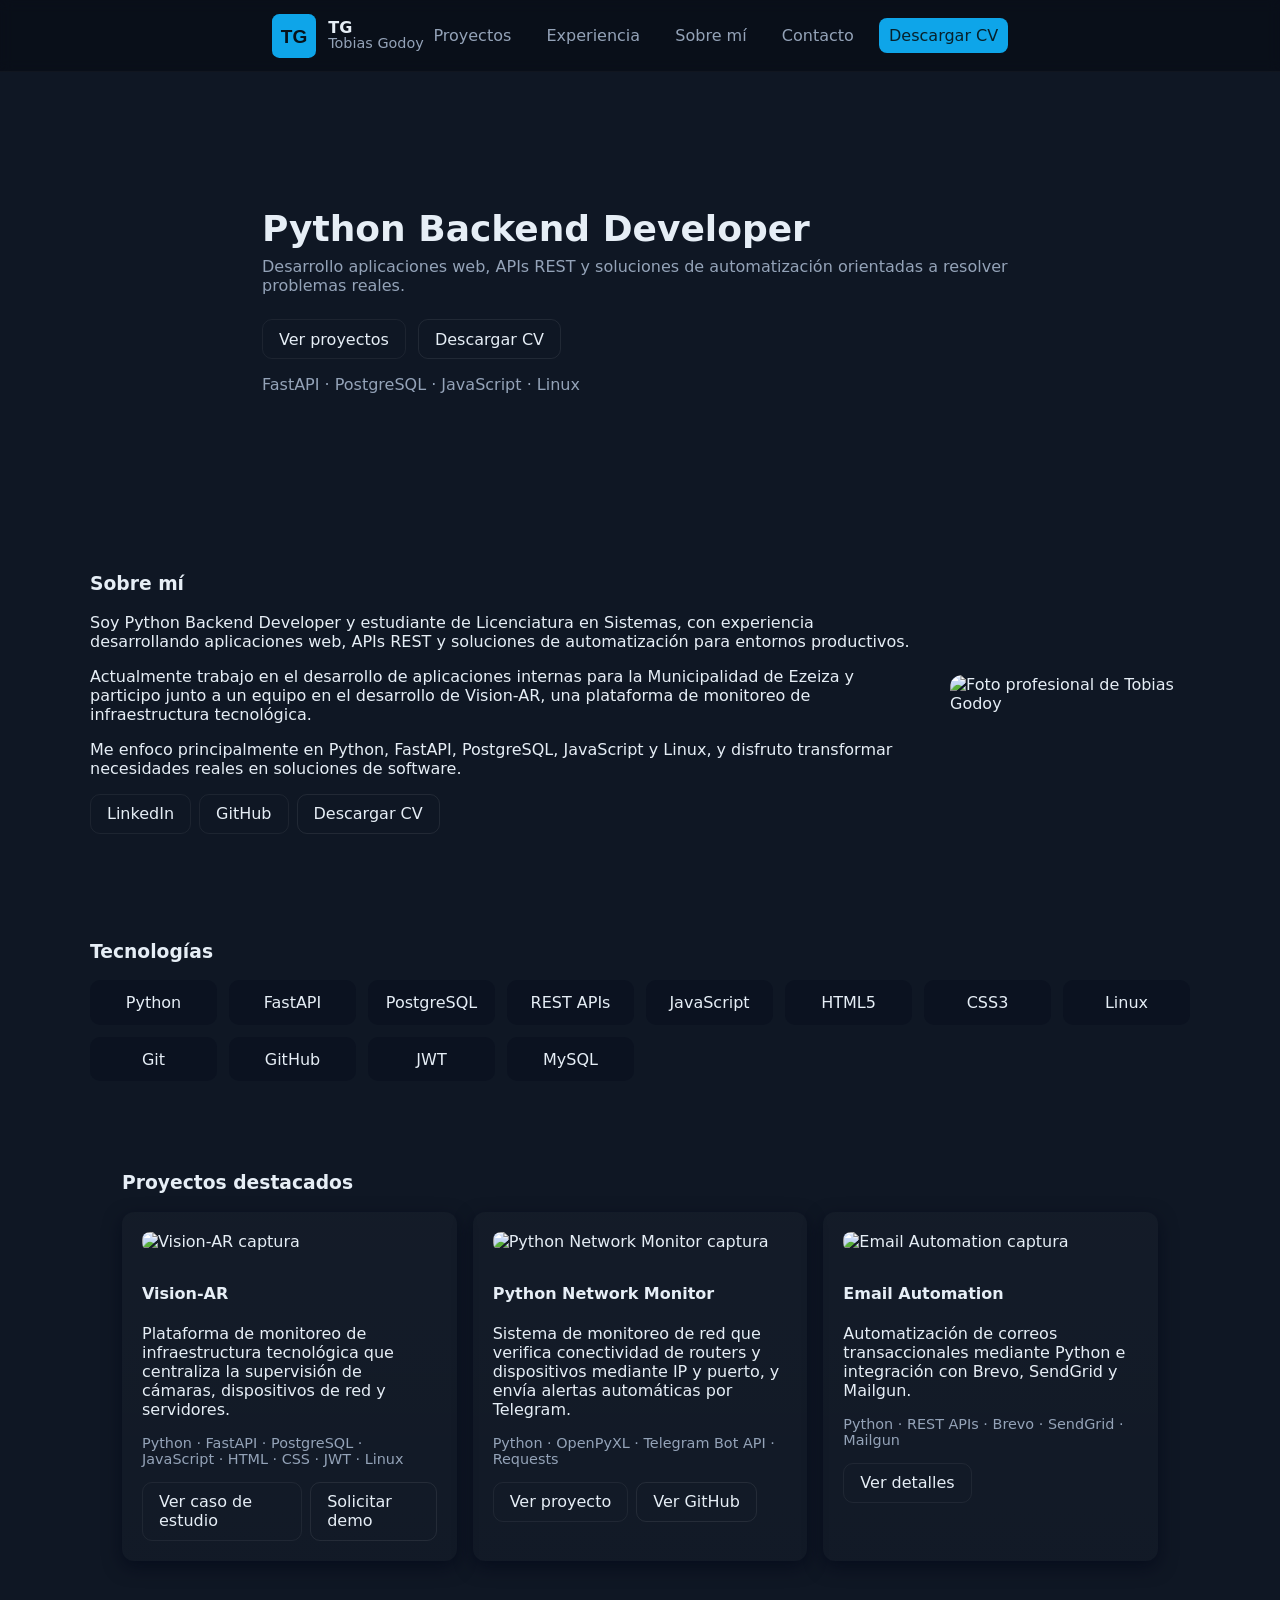
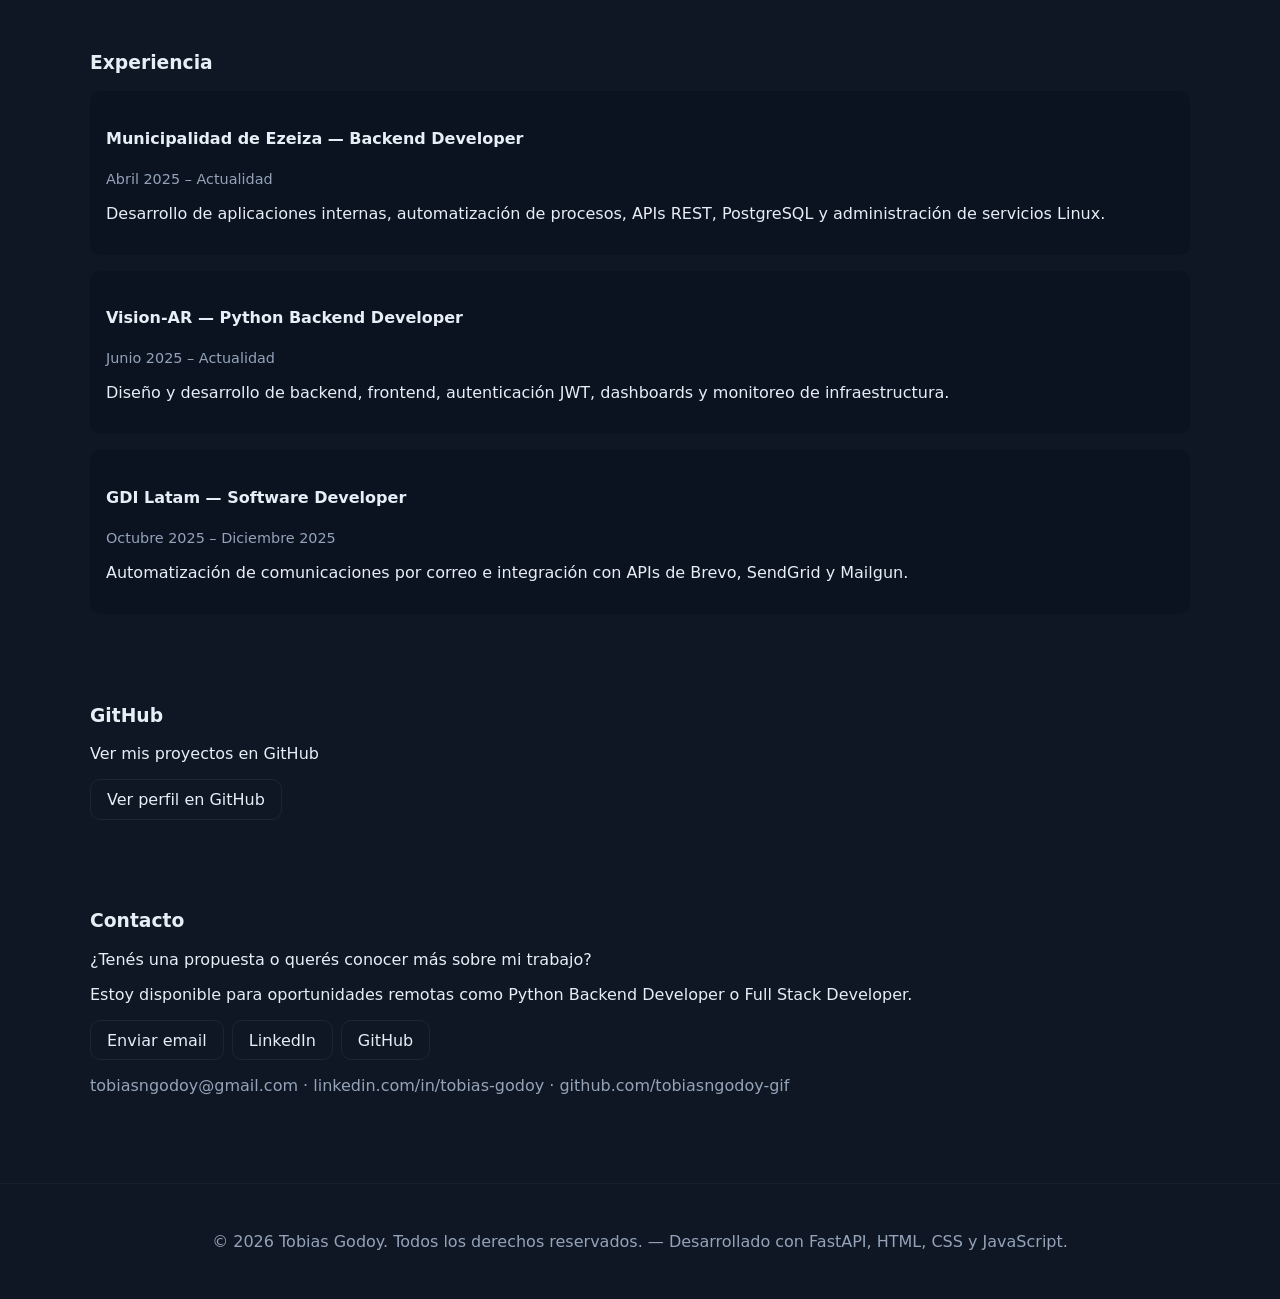
==== templates/index.html @ bdee5968 "Initial commit: portfolio site" ====
<!doctype html>
<html lang="es">
<head>
  <meta charset="utf-8">
  <meta name="viewport" content="width=device-width, initial-scale=1.0">
  <title>Tobias Godoy | Python Backend Developer</title>
  <meta name="description" content="Portfolio profesional de Tobias Godoy, Python Backend Developer especializado en FastAPI, PostgreSQL, APIs REST y automatización.">
  <meta name="author" content="Tobias Godoy">
  <meta property="og:title" content="Tobias Godoy | Python Backend Developer">
  <meta property="og:description" content="Portfolio profesional de Tobias Godoy, Python Backend Developer especializado en FastAPI, PostgreSQL, APIs REST y automatización.">
  <meta property="og:type" content="website">
  <meta property="og:image" content="/assets/logo/logo.svg">
  <link rel="icon" href="/assets/logo/logo.svg">

  <link rel="stylesheet" href="/css/variables.css">
  <link rel="stylesheet" href="/css/style.css">
  <link rel="stylesheet" href="/css/animations.css">
</head>
<body>
  <header class="site-header" id="site-header">
    <div class="container header-inner">
      <div class="brand">
        <a href="#hero" class="brand-link">
          <img src="/assets/logo/logo.svg" alt="TG - Tobias Godoy" class="logo">
          <div class="brand-text">
            <span class="initials">TG</span>
            <span class="name">Tobias Godoy</span>
          </div>
        </a>
      </div>

      <nav class="main-nav" id="main-nav">
        <a href="#proyectos">Proyectos</a>
        <a href="#experiencia">Experiencia</a>
        <a href="#sobre-mi">Sobre mí</a>
        <a href="#contacto">Contacto</a>
        <a class="btn primary" href="/assets/Tobias_Godoy_CV.pdf" target="_blank">Descargar CV</a>
      </nav>

      <button id="nav-toggle" class="nav-toggle" aria-label="Abrir menú">
        <span></span><span></span><span></span>
      </button>
    </div>
  </header>

  <main>
    <section id="hero" class="hero">
      <div class="container hero-inner">
        <h2 class="fade-in">Python Backend Developer</h2>
        <p class="lead fade-in delay-1">Desarrollo aplicaciones web, APIs REST y soluciones de automatización orientadas a resolver problemas reales.</p>

        <div class="hero-actions fade-in delay-2">
          <a class="btn" href="#proyectos">Ver proyectos</a>
          <a class="btn outline" href="/assets/Tobias_Godoy_CV.pdf" target="_blank">Descargar CV</a>
        </div>

        <p class="tech-line fade-in delay-3">FastAPI · PostgreSQL · JavaScript · Linux</p>
      </div>
    </section>

    <section id="sobre-mi" class="container about">
      <div class="about-grid">
        <div class="about-content">
          <h3>Sobre mí</h3>
          <p>Soy Python Backend Developer y estudiante de Licenciatura en Sistemas, con experiencia desarrollando aplicaciones web, APIs REST y soluciones de automatización para entornos productivos.</p>
          <p>Actualmente trabajo en el desarrollo de aplicaciones internas para la Municipalidad de Ezeiza y participo junto a un equipo en el desarrollo de Vision-AR, una plataforma de monitoreo de infraestructura tecnológica.</p>
          <p>Me enfoco principalmente en Python, FastAPI, PostgreSQL, JavaScript y Linux, y disfruto transformar necesidades reales en soluciones de software.</p>

          <div class="about-actions">
            <a class="btn" href="https://www.linkedin.com/in/tobias-godoy" target="_blank">LinkedIn</a>
            <a class="btn" href="https://github.com/tobiasngodoy-gif" target="_blank">GitHub</a>
            <a class="btn outline" href="/assets/Tobias_Godoy_CV.pdf" target="_blank">Descargar CV</a>
          </div>
        </div>

        <aside class="about-photo">
          <img src="/assets/logo/avatar-placeholder.png" alt="Foto profesional de Tobias Godoy">
        </aside>
      </div>
    </section>

    <section id="tecnologias" class="container technologies">
      <h3>Tecnologías</h3>
      <div class="tech-grid">
        <div class="tech-card">Python</div>
        <div class="tech-card">FastAPI</div>
        <div class="tech-card">PostgreSQL</div>
        <div class="tech-card">REST APIs</div>
        <div class="tech-card">JavaScript</div>
        <div class="tech-card">HTML5</div>
        <div class="tech-card">CSS3</div>
        <div class="tech-card">Linux</div>
        <div class="tech-card">Git</div>
        <div class="tech-card">GitHub</div>
        <div class="tech-card">JWT</div>
        <div class="tech-card">MySQL</div>
      </div>
    </section>

    <section id="proyectos" class="container projects">
      <h3>Proyectos destacados</h3>
      <div class="grid">
        <article class="card project-card">
          <img src="/assets/logo/vision-ar.png" alt="Vision-AR captura" class="project-image">
          <h4>Vision-AR</h4>
          <p>Plataforma de monitoreo de infraestructura tecnológica que centraliza la supervisión de cámaras, dispositivos de red y servidores.</p>
          <p class="meta">Python · FastAPI · PostgreSQL · JavaScript · HTML · CSS · JWT · Linux</p>
          <div class="card-actions">
            <a class="btn" href="#">Ver caso de estudio</a>
            <a class="btn outline" href="#">Solicitar demo</a>
          </div>
        </article>

        <article class="card project-card">
          <img src="/assets/logo/python-network-monitor.png" alt="Python Network Monitor captura" class="project-image">
          <h4>Python Network Monitor</h4>
          <p>Sistema de monitoreo de red que verifica conectividad de routers y dispositivos mediante IP y puerto, y envía alertas automáticas por Telegram.</p>
          <p class="meta">Python · OpenPyXL · Telegram Bot API · Requests</p>
          <div class="card-actions">
            <a class="btn" href="#">Ver proyecto</a>
            <a class="btn outline" href="https://github.com/tobiasngodoy-gif" target="_blank">Ver GitHub</a>
          </div>
        </article>

        <article class="card project-card">
          <img src="/assets/logo/email-automation.png" alt="Email Automation captura" class="project-image">
          <h4>Email Automation</h4>
          <p>Automatización de correos transaccionales mediante Python e integración con Brevo, SendGrid y Mailgun.</p>
          <p class="meta">Python · REST APIs · Brevo · SendGrid · Mailgun</p>
          <div class="card-actions">
            <a class="btn" href="#">Ver detalles</a>
          </div>
        </article>
      </div>
    </section>

    <section id="experiencia" class="container experience">
      <h3>Experiencia</h3>
      <div class="timeline">
        <div class="timeline-item">
          <h4>Municipalidad de Ezeiza — Backend Developer</h4>
          <span class="period">Abril 2025 – Actualidad</span>
          <p>Desarrollo de aplicaciones internas, automatización de procesos, APIs REST, PostgreSQL y administración de servicios Linux.</p>
        </div>

        <div class="timeline-item">
          <h4>Vision-AR — Python Backend Developer</h4>
          <span class="period">Junio 2025 – Actualidad</span>
          <p>Diseño y desarrollo de backend, frontend, autenticación JWT, dashboards y monitoreo de infraestructura.</p>
        </div>

        <div class="timeline-item">
          <h4>GDI Latam — Software Developer</h4>
          <span class="period">Octubre 2025 – Diciembre 2025</span>
          <p>Automatización de comunicaciones por correo e integración con APIs de Brevo, SendGrid y Mailgun.</p>
        </div>
      </div>
    </section>

    <section id="github" class="container github-section">
      <h3>GitHub</h3>
      <p>Ver mis proyectos en GitHub</p>
      <a class="btn" href="https://github.com/tobiasngodoy-gif" target="_blank">Ver perfil en GitHub</a>
    </section>

    <section id="contacto" class="container contact">
      <h3>Contacto</h3>
      <p>¿Tenés una propuesta o querés conocer más sobre mi trabajo?</p>
      <p>Estoy disponible para oportunidades remotas como Python Backend Developer o Full Stack Developer.</p>

      <div class="contact-actions">
        <a class="btn" href="mailto:tobiasngodoy@gmail.com">Enviar email</a>
        <a class="btn" href="https://www.linkedin.com/in/tobias-godoy" target="_blank">LinkedIn</a>
        <a class="btn" href="https://github.com/tobiasngodoy-gif" target="_blank">GitHub</a>
      </div>

      <p class="contact-data">tobiasngodoy@gmail.com · linkedin.com/in/tobias-godoy · github.com/tobiasngodoy-gif</p>
    </section>
  </main>

  <footer class="site-footer">
    <div class="container">© 2026 Tobias Godoy. Todos los derechos reservados. — Desarrollado con FastAPI, HTML, CSS y JavaScript.</div>
  </footer>

  <script src="/js/app.js"></script>
</body>
</html>
---- css/variables.css ----
:root {
  --bg: #0f1724;
  --card: #0b1220;
  --muted: #94a3b8;
  --accent: #0ea5e9; /* azul principal */
  --text: #e6eef6;
  --radius: 12px;
  --container-width: 1100px;
  --header-height: 72px;
}

* { box-sizing: border-box; }
html,body{ height:100%; }
body { background: var(--bg); color:var(--text); font-family: Inter, system-ui, Arial, sans-serif; margin:0; -webkit-font-smoothing:antialiased; }

/* Import Inter desde Google Fonts cuando no esté instalada */
@import url('https://fonts.googleapis.com/css2?family=Inter:wght@300;400;600;700;800&display=swap');
---- css/style.css ----
@import 'variables.css';

.container{ max-width:var(--container-width); margin:0 auto; padding:2rem; }

/* Header */
.site-header{ position:sticky; top:0; z-index:40; backdrop-filter: blur(6px); background: rgba(6,10,18,0.55); height:var(--header-height); display:flex; align-items:center; border-bottom:1px solid rgba(255,255,255,0.03); }
.header-inner{ display:flex; align-items:center; justify-content:space-between; }
.brand{ display:flex; align-items:center; gap:0.75rem; }
.brand-link{ display:flex; align-items:center; gap:0.75rem; text-decoration:none; color:var(--text); }
.logo{ width:44px; height:44px; }
.brand-text{ display:flex; flex-direction:column; line-height:1; }
.initials{ font-weight:800; }
.name{ font-size:0.9rem; color:var(--muted); }

.main-nav{ display:flex; align-items:center; gap:1rem; }
.main-nav a{ color:var(--muted); text-decoration:none; padding:0.5rem 0.6rem; border-radius:8px; }
.main-nav a:hover{ color:var(--text); background:rgba(255,255,255,0.02); }

.nav-toggle{ display:none; background:transparent; border:0; width:44px; height:44px; align-items:center; justify-content:center; }
.nav-toggle span{ display:block; height:2px; background:var(--text); margin:5px 0; width:22px; border-radius:2px; }

/* Buttons */
.btn{ display:inline-block; padding:0.6rem 1rem; border-radius:10px; background:transparent; color:var(--text); border:1px solid rgba(255,255,255,0.06); text-decoration:none; }
.btn.primary{ background:var(--accent); color:#07212b; border:none; }
.btn.outline{ background:transparent; border:1px solid rgba(255,255,255,0.08); }

/* Hero */
.hero{ padding:6.5rem 0 4rem; text-align:left; }
.hero-inner{ max-width:820px; }
.hero h2{ font-size:2.25rem; margin:0 0 0.5rem 0; }
.lead{ color:var(--muted); margin:0 0 1.5rem 0; }
.hero-actions{ display:flex; gap:0.75rem; margin-top:1rem; }
.tech-line{ color:var(--muted); margin-top:1rem; }

/* About */
.about{ padding:3rem 0; }
.about-grid{ display:grid; grid-template-columns:1fr 240px; gap:2rem; align-items:center; }
.about-photo img{ width:220px; height:220px; object-fit:cover; border-radius:12px; }
.about-actions{ display:flex; gap:0.5rem; margin-top:1rem; }

/* Technologies */
.technologies{ padding:2.5rem 0; }
.tech-grid{ display:grid; grid-template-columns:repeat(auto-fit,minmax(120px,1fr)); gap:0.75rem; }
.tech-card{ background:var(--card); padding:0.8rem; border-radius:10px; text-align:center; transition:transform .18s ease, box-shadow .18s ease; cursor:default; }
.tech-card:hover{ transform:translateY(-6px); box-shadow:0 10px 30px rgba(2,6,23,0.6); }

/* Projects */
.projects .grid{ display:grid; grid-template-columns:repeat(auto-fit,minmax(280px,1fr)); gap:1rem; }
.card{ background:linear-gradient(180deg, rgba(255,255,255,0.02), rgba(255,255,255,0.01)); padding:1.25rem; border-radius:var(--radius); box-shadow:0 6px 18px rgba(2,6,23,0.6); }
.project-image{ width:100%; height:140px; object-fit:cover; border-radius:8px; margin-bottom:0.75rem; }
.project-card .meta{ color:var(--muted); font-size:0.9rem; margin-top:0.5rem; }
.card-actions{ display:flex; gap:0.5rem; margin-top:0.75rem; }

/* Experience timeline */
.experience{ padding:2.5rem 0; }
.timeline{ display:flex; flex-direction:column; gap:1rem; }
.timeline-item{ background:var(--card); padding:1rem; border-radius:10px; }
.timeline-item .period{ color:var(--muted); font-size:0.9rem; }

/* GitHub */
.github-section{ padding:2rem 0; }

/* Contact */
.contact{ padding:2.5rem 0; }
.contact-actions{ display:flex; gap:0.5rem; margin-top:1rem; }
.contact-data{ color:var(--muted); margin-top:1rem; }

.site-footer{ border-top:1px solid rgba(255,255,255,0.03); padding:1rem 0; text-align:center; color:var(--muted); margin-top:2rem; }

/* Responsive */
@media (max-width:900px){ .about-grid{ grid-template-columns:1fr; } .about-photo{ justify-self:center; } }
@media (max-width:700px){ .container{ padding:1rem; } .hero h2{ font-size:1.6rem; } .main-nav{ display:none; } .nav-toggle{ display:flex; }
	.site-header{ height:auto; padding:0.5rem 0; }
	.nav-open .main-nav{ display:flex; position:absolute; top:var(--header-height); right:0; background:rgba(6,10,18,0.95); flex-direction:column; gap:0; padding:1rem; border-radius:8px; }
	.nav-open .main-nav a{ padding:0.75rem 1rem; }
}
---- css/animations.css ----
.fade-in{ opacity:0; transform:translateY(8px); animation:fadeIn 700ms forwards; }
.fade-in.delay-1{ animation-delay:200ms; }

@keyframes fadeIn{
  to{ opacity:1; transform:none; }
}

/* Small stagger helpers */
.delay-2{ animation-delay:360ms; }
.delay-3{ animation-delay:520ms; }
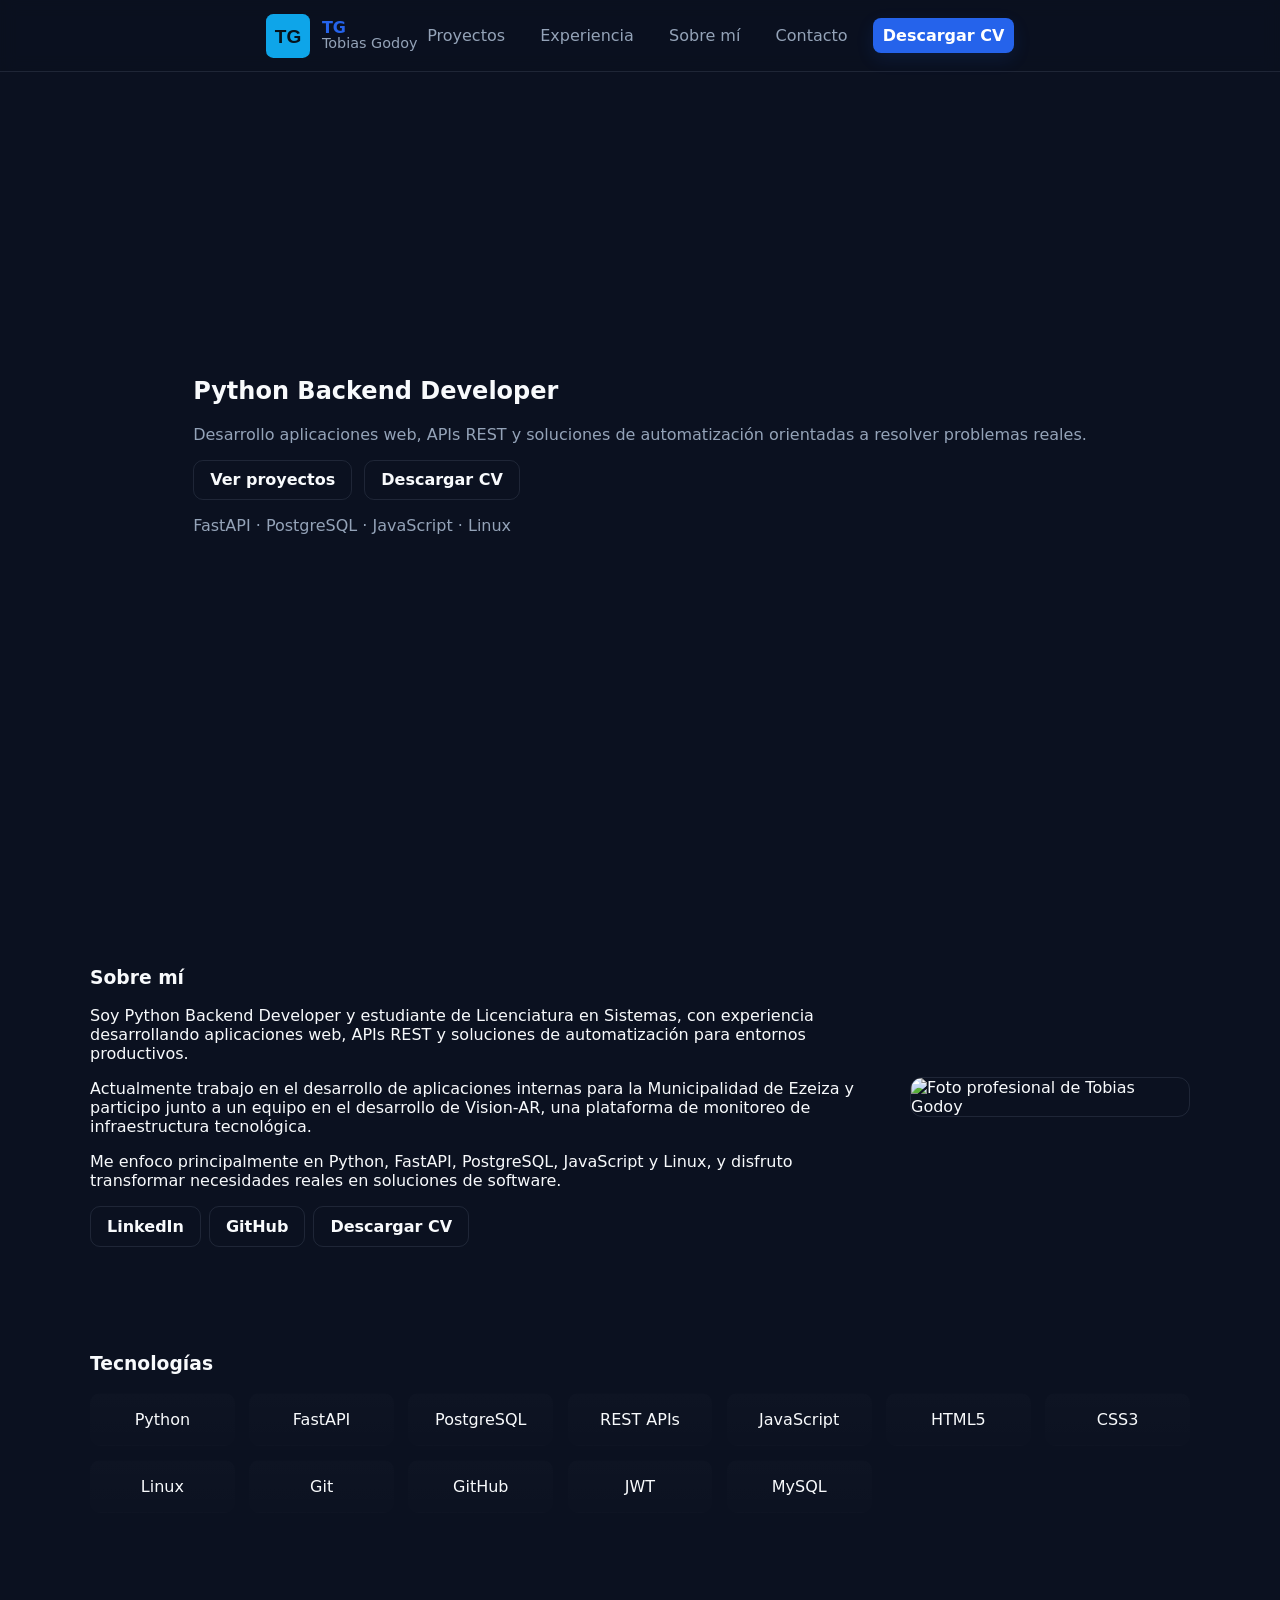
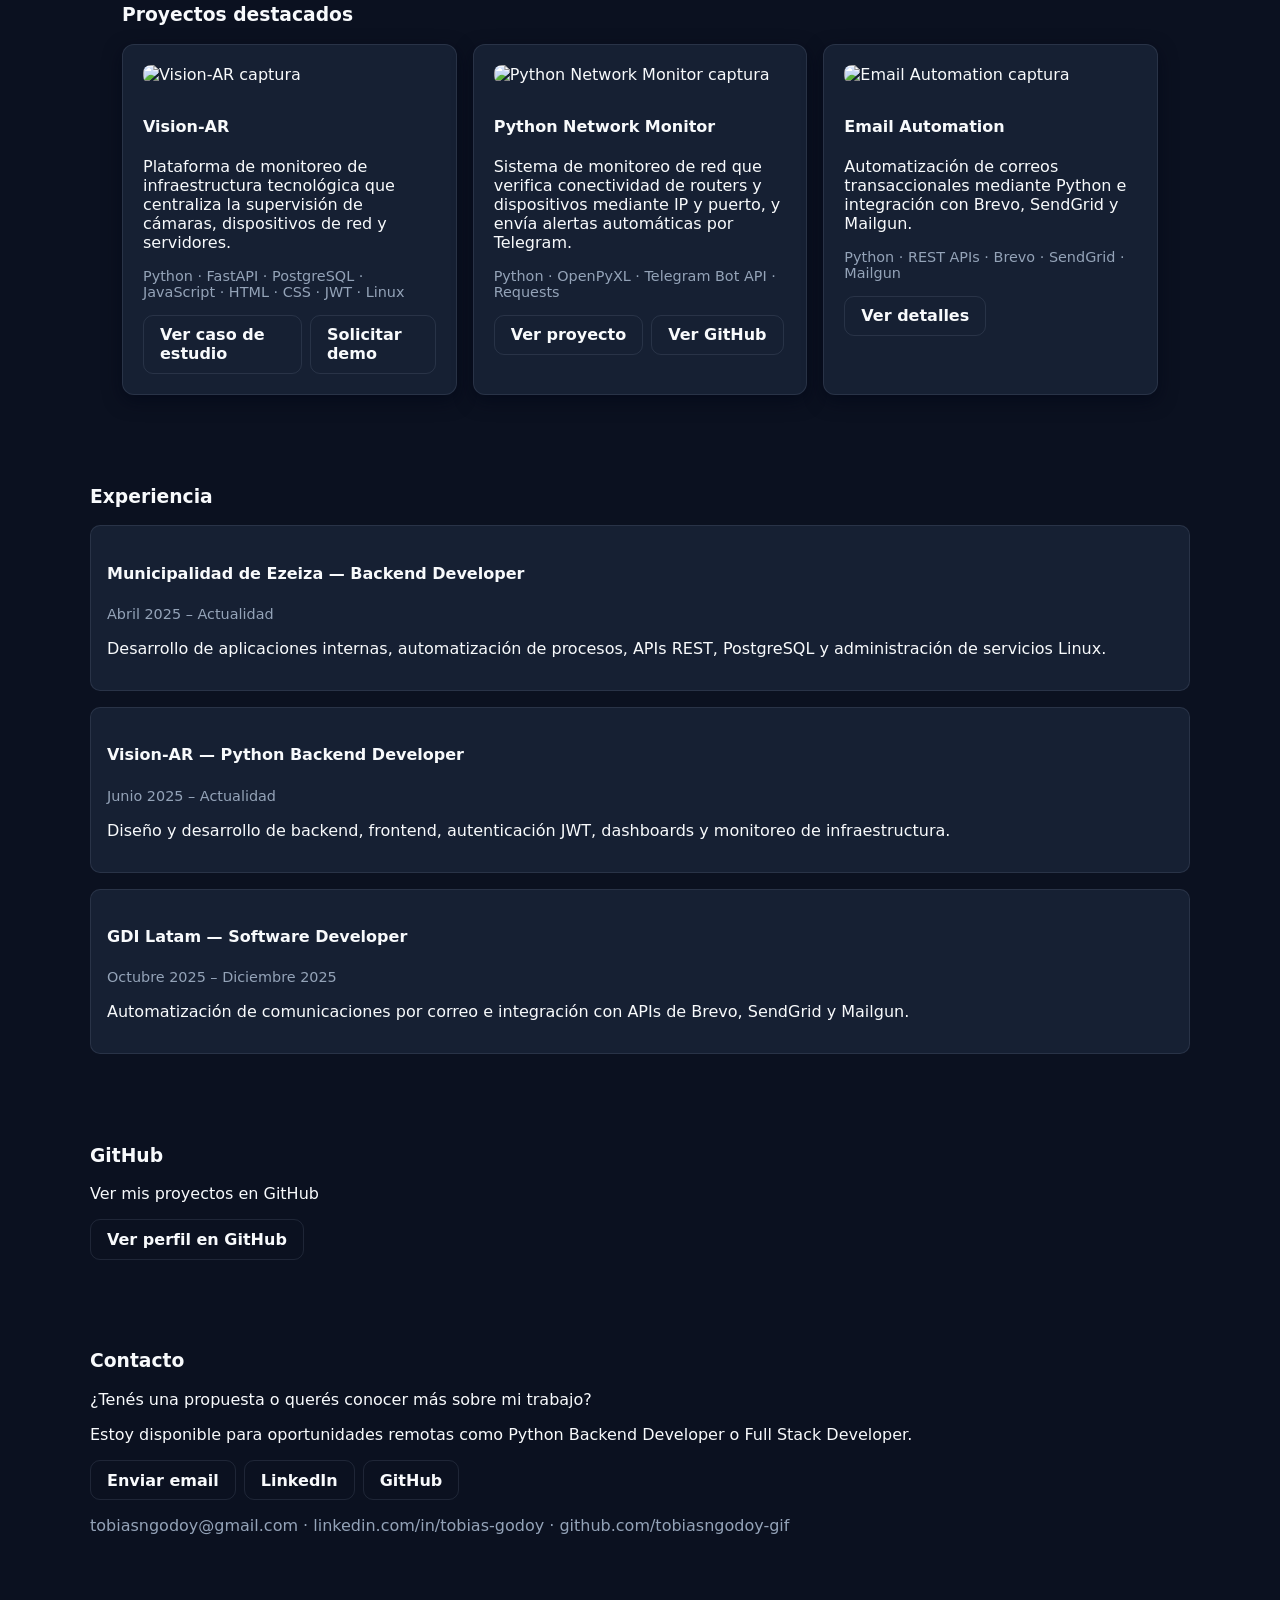
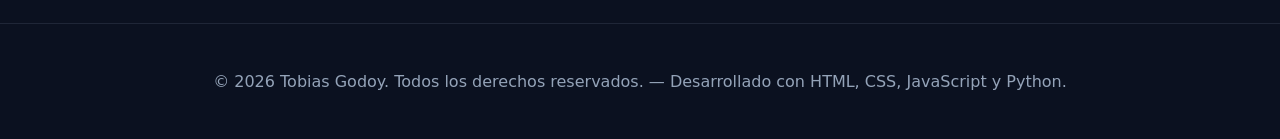
==== commit 6dff6b22: "Prepare static site for Netlify: root index, assets/cv, icons, images, responsive CSS, netlify.toml," ====
--- a/templates/index.html
+++ b/templates/index.html
@@ -9,7 +9,7 @@
   <meta property="og:title" content="Tobias Godoy | Python Backend Developer">
   <meta property="og:description" content="Portfolio profesional de Tobias Godoy, Python Backend Developer especializado en FastAPI, PostgreSQL, APIs REST y automatización.">
   <meta property="og:type" content="website">
-  <meta property="og:image" content="/assets/logo/logo.svg">
+  <meta property="og:image" content="/assets/og/portfolio-preview.png">
   <link rel="icon" href="/assets/logo/logo.svg">
 
   <link rel="stylesheet" href="/css/variables.css">
@@ -34,7 +34,7 @@
         <a href="#experiencia">Experiencia</a>
         <a href="#sobre-mi">Sobre mí</a>
         <a href="#contacto">Contacto</a>
-        <a class="btn primary" href="/assets/Tobias_Godoy_CV.pdf" target="_blank">Descargar CV</a>
+        <a class="btn primary" href="/assets/cv/CV_Tobias_Godoy.pdf" target="_blank">Descargar CV</a>
       </nav>
 
       <button id="nav-toggle" class="nav-toggle" aria-label="Abrir menú">
@@ -51,7 +51,7 @@
 
         <div class="hero-actions fade-in delay-2">
           <a class="btn" href="#proyectos">Ver proyectos</a>
-          <a class="btn outline" href="/assets/Tobias_Godoy_CV.pdf" target="_blank">Descargar CV</a>
+          <a class="btn outline" href="/assets/cv/CV_Tobias_Godoy.pdf" target="_blank">Descargar CV</a>
         </div>
 
         <p class="tech-line fade-in delay-3">FastAPI · PostgreSQL · JavaScript · Linux</p>
@@ -69,7 +69,7 @@
           <div class="about-actions">
             <a class="btn" href="https://www.linkedin.com/in/tobias-godoy" target="_blank">LinkedIn</a>
             <a class="btn" href="https://github.com/tobiasngodoy-gif" target="_blank">GitHub</a>
-            <a class="btn outline" href="/assets/Tobias_Godoy_CV.pdf" target="_blank">Descargar CV</a>
+            <a class="btn outline" href="/assets/cv/CV_Tobias_Godoy.pdf" target="_blank">Descargar CV</a>
           </div>
         </div>
 
@@ -179,7 +179,7 @@
   </main>
 
   <footer class="site-footer">
-    <div class="container">© 2026 Tobias Godoy. Todos los derechos reservados. — Desarrollado con FastAPI, HTML, CSS y JavaScript.</div>
+    <div class="container">© 2026 Tobias Godoy. Todos los derechos reservados. — Desarrollado con HTML, CSS, JavaScript y Python.</div>
   </footer>
 
   <script src="/js/app.js"></script>
--- a/css/variables.css
+++ b/css/variables.css
@@ -1,18 +1,20 @@
-
 :root {
-  --bg: #0f1724;
-  --card: #0b1220;
-  --muted: #94a3b8;
-  --accent: #0ea5e9; /* azul principal */
-  --text: #e6eef6;
+  --bg: #0B1120; /* Fondo principal */
+  --bg-secondary: #111827; /* Fondo secundario */
+  --card: #162033; /* Tarjetas */
+  --muted: #94A3B8; /* Texto secundario */
+  --accent: #2563EB; /* Azul principal */
+  --accent-2: #38BDF8; /* Azul secundario */
+  --text: #F8FAFC; /* Texto principal */
   --radius: 12px;
   --container-width: 1100px;
   --header-height: 72px;
+  --borders: rgba(148,163,184,0.15);
 }
 
 * { box-sizing: border-box; }
 html,body{ height:100%; }
 body { background: var(--bg); color:var(--text); font-family: Inter, system-ui, Arial, sans-serif; margin:0; -webkit-font-smoothing:antialiased; }
 
-/* Import Inter desde Google Fonts cuando no esté instalada */
+/* Import Inter desde Google Fonts */
 @import url('https://fonts.googleapis.com/css2?family=Inter:wght@300;400;600;700;800&display=swap');
--- a/css/style.css
+++ b/css/style.css
@@ -1,16 +1,18 @@
 
 @import 'variables.css';
+
+:root { font-size:16px; }
 
 .container{ max-width:var(--container-width); margin:0 auto; padding:2rem; }
 
 /* Header */
-.site-header{ position:sticky; top:0; z-index:40; backdrop-filter: blur(6px); background: rgba(6,10,18,0.55); height:var(--header-height); display:flex; align-items:center; border-bottom:1px solid rgba(255,255,255,0.03); }
+.site-header{ position:sticky; top:0; z-index:40; backdrop-filter: blur(8px); background: rgba(11,17,32,0.65); height:var(--header-height); display:flex; align-items:center; border-bottom:1px solid var(--borders); }
 .header-inner{ display:flex; align-items:center; justify-content:space-between; }
 .brand{ display:flex; align-items:center; gap:0.75rem; }
 .brand-link{ display:flex; align-items:center; gap:0.75rem; text-decoration:none; color:var(--text); }
 .logo{ width:44px; height:44px; }
 .brand-text{ display:flex; flex-direction:column; line-height:1; }
-.initials{ font-weight:800; }
+.initials{ font-weight:800; color:var(--accent); }
 .name{ font-size:0.9rem; color:var(--muted); }
 
 .main-nav{ display:flex; align-items:center; gap:1rem; }
@@ -21,58 +23,65 @@
 .nav-toggle span{ display:block; height:2px; background:var(--text); margin:5px 0; width:22px; border-radius:2px; }
 
 /* Buttons */
-.btn{ display:inline-block; padding:0.6rem 1rem; border-radius:10px; background:transparent; color:var(--text); border:1px solid rgba(255,255,255,0.06); text-decoration:none; }
-.btn.primary{ background:var(--accent); color:#07212b; border:none; }
-.btn.outline{ background:transparent; border:1px solid rgba(255,255,255,0.08); }
+.btn{ display:inline-block; padding:0.6rem 1rem; border-radius:10px; background:transparent; color:var(--text); border:1px solid var(--borders); text-decoration:none; font-weight:600; }
+.btn.primary{ background:var(--accent); color:#fff; border:none; box-shadow:0 6px 18px rgba(37,99,235,0.12); }
+.btn.outline{ background:transparent; border:1px solid var(--borders); }
 
 /* Hero */
-.hero{ padding:6.5rem 0 4rem; text-align:left; }
-.hero-inner{ max-width:820px; }
-.hero h2{ font-size:2.25rem; margin:0 0 0.5rem 0; }
-.lead{ color:var(--muted); margin:0 0 1.5rem 0; }
+.hero{ min-height:calc(100vh - var(--header-height)); display:flex; align-items:center; padding:0 0 4rem; }
+.hero-inner{ max-width:1100px; }
+.hero-grid{ display:flex; gap:2rem; align-items:center; }
+.hero-copy{ flex:1; }
+.hero-copy h1{ font-size:2.25rem; margin:0 0 0.5rem 0; }
+.lead{ color:var(--muted); margin:0 0 1rem 0; }
 .hero-actions{ display:flex; gap:0.75rem; margin-top:1rem; }
 .tech-line{ color:var(--muted); margin-top:1rem; }
+.hero-visual{ width:420px; }
 
 /* About */
 .about{ padding:3rem 0; }
-.about-grid{ display:grid; grid-template-columns:1fr 240px; gap:2rem; align-items:center; }
-.about-photo img{ width:220px; height:220px; object-fit:cover; border-radius:12px; }
+.about-grid{ display:grid; grid-template-columns:1fr 280px; gap:2rem; align-items:center; }
+.about-photo img{ width:240px; height:240px; object-fit:cover; border-radius:12px; border:1px solid var(--borders); }
 .about-actions{ display:flex; gap:0.5rem; margin-top:1rem; }
 
 /* Technologies */
 .technologies{ padding:2.5rem 0; }
-.tech-grid{ display:grid; grid-template-columns:repeat(auto-fit,minmax(120px,1fr)); gap:0.75rem; }
-.tech-card{ background:var(--card); padding:0.8rem; border-radius:10px; text-align:center; transition:transform .18s ease, box-shadow .18s ease; cursor:default; }
-.tech-card:hover{ transform:translateY(-6px); box-shadow:0 10px 30px rgba(2,6,23,0.6); }
+.tech-grid{ display:grid; grid-template-columns:repeat(auto-fit,minmax(140px,1fr)); gap:0.9rem; }
+.tech-card{ background:linear-gradient(180deg, rgba(255,255,255,0.01), rgba(255,255,255,0.005)); padding:1rem; border-radius:10px; text-align:center; transition:transform .18s ease, box-shadow .18s ease; cursor:pointer; border:1px solid transparent; }
+.tech-card img{ width:36px; height:36px; display:block; margin:0 auto 0.5rem; }
+.tech-card span{ display:block; color:var(--text); font-weight:600; }
+.tech-card:hover{ transform:translateY(-6px); box-shadow:0 10px 30px rgba(2,6,23,0.6); border-color:var(--borders); }
 
 /* Projects */
-.projects .grid{ display:grid; grid-template-columns:repeat(auto-fit,minmax(280px,1fr)); gap:1rem; }
-.card{ background:linear-gradient(180deg, rgba(255,255,255,0.02), rgba(255,255,255,0.01)); padding:1.25rem; border-radius:var(--radius); box-shadow:0 6px 18px rgba(2,6,23,0.6); }
-.project-image{ width:100%; height:140px; object-fit:cover; border-radius:8px; margin-bottom:0.75rem; }
+.projects .grid{ display:grid; grid-template-columns:repeat(auto-fit,minmax(320px,1fr)); gap:1rem; }
+.card{ background:var(--card); padding:1.25rem; border-radius:var(--radius); box-shadow:0 6px 18px rgba(2,6,23,0.6); border:1px solid var(--borders); }
+.project-image{ width:100%; height:160px; object-fit:cover; border-radius:8px; margin-bottom:0.75rem; }
+.project-badge{ display:inline-block; background:rgba(255,255,255,0.03); color:var(--muted); padding:0.25rem 0.5rem; border-radius:6px; font-size:0.8rem; margin-bottom:0.5rem; }
 .project-card .meta{ color:var(--muted); font-size:0.9rem; margin-top:0.5rem; }
 .card-actions{ display:flex; gap:0.5rem; margin-top:0.75rem; }
 
 /* Experience timeline */
 .experience{ padding:2.5rem 0; }
 .timeline{ display:flex; flex-direction:column; gap:1rem; }
-.timeline-item{ background:var(--card); padding:1rem; border-radius:10px; }
+.timeline-item{ background:var(--card); padding:1rem; border-radius:10px; border:1px solid var(--borders); }
 .timeline-item .period{ color:var(--muted); font-size:0.9rem; }
 
 /* GitHub */
 .github-section{ padding:2rem 0; }
+.github-cards{ display:grid; grid-template-columns:repeat(auto-fit,minmax(240px,1fr)); gap:1rem; }
 
 /* Contact */
 .contact{ padding:2.5rem 0; }
 .contact-actions{ display:flex; gap:0.5rem; margin-top:1rem; }
 .contact-data{ color:var(--muted); margin-top:1rem; }
 
-.site-footer{ border-top:1px solid rgba(255,255,255,0.03); padding:1rem 0; text-align:center; color:var(--muted); margin-top:2rem; }
+.site-footer{ border-top:1px solid var(--borders); padding:1rem 0; text-align:center; color:var(--muted); margin-top:2rem; }
 
 /* Responsive */
 @media (max-width:900px){ .about-grid{ grid-template-columns:1fr; } .about-photo{ justify-self:center; } }
 @media (max-width:700px){ .container{ padding:1rem; } .hero h2{ font-size:1.6rem; } .main-nav{ display:none; } .nav-toggle{ display:flex; }
 	.site-header{ height:auto; padding:0.5rem 0; }
-	.nav-open .main-nav{ display:flex; position:absolute; top:var(--header-height); right:0; background:rgba(6,10,18,0.95); flex-direction:column; gap:0; padding:1rem; border-radius:8px; }
+	.nav-open .main-nav{ display:flex; position:fixed; top:var(--header-height); right:0; left:0; background:var(--bg-secondary); flex-direction:column; gap:0; padding:1rem; border-top:1px solid var(--borders); }
 	.nav-open .main-nav a{ padding:0.75rem 1rem; }
 }
 
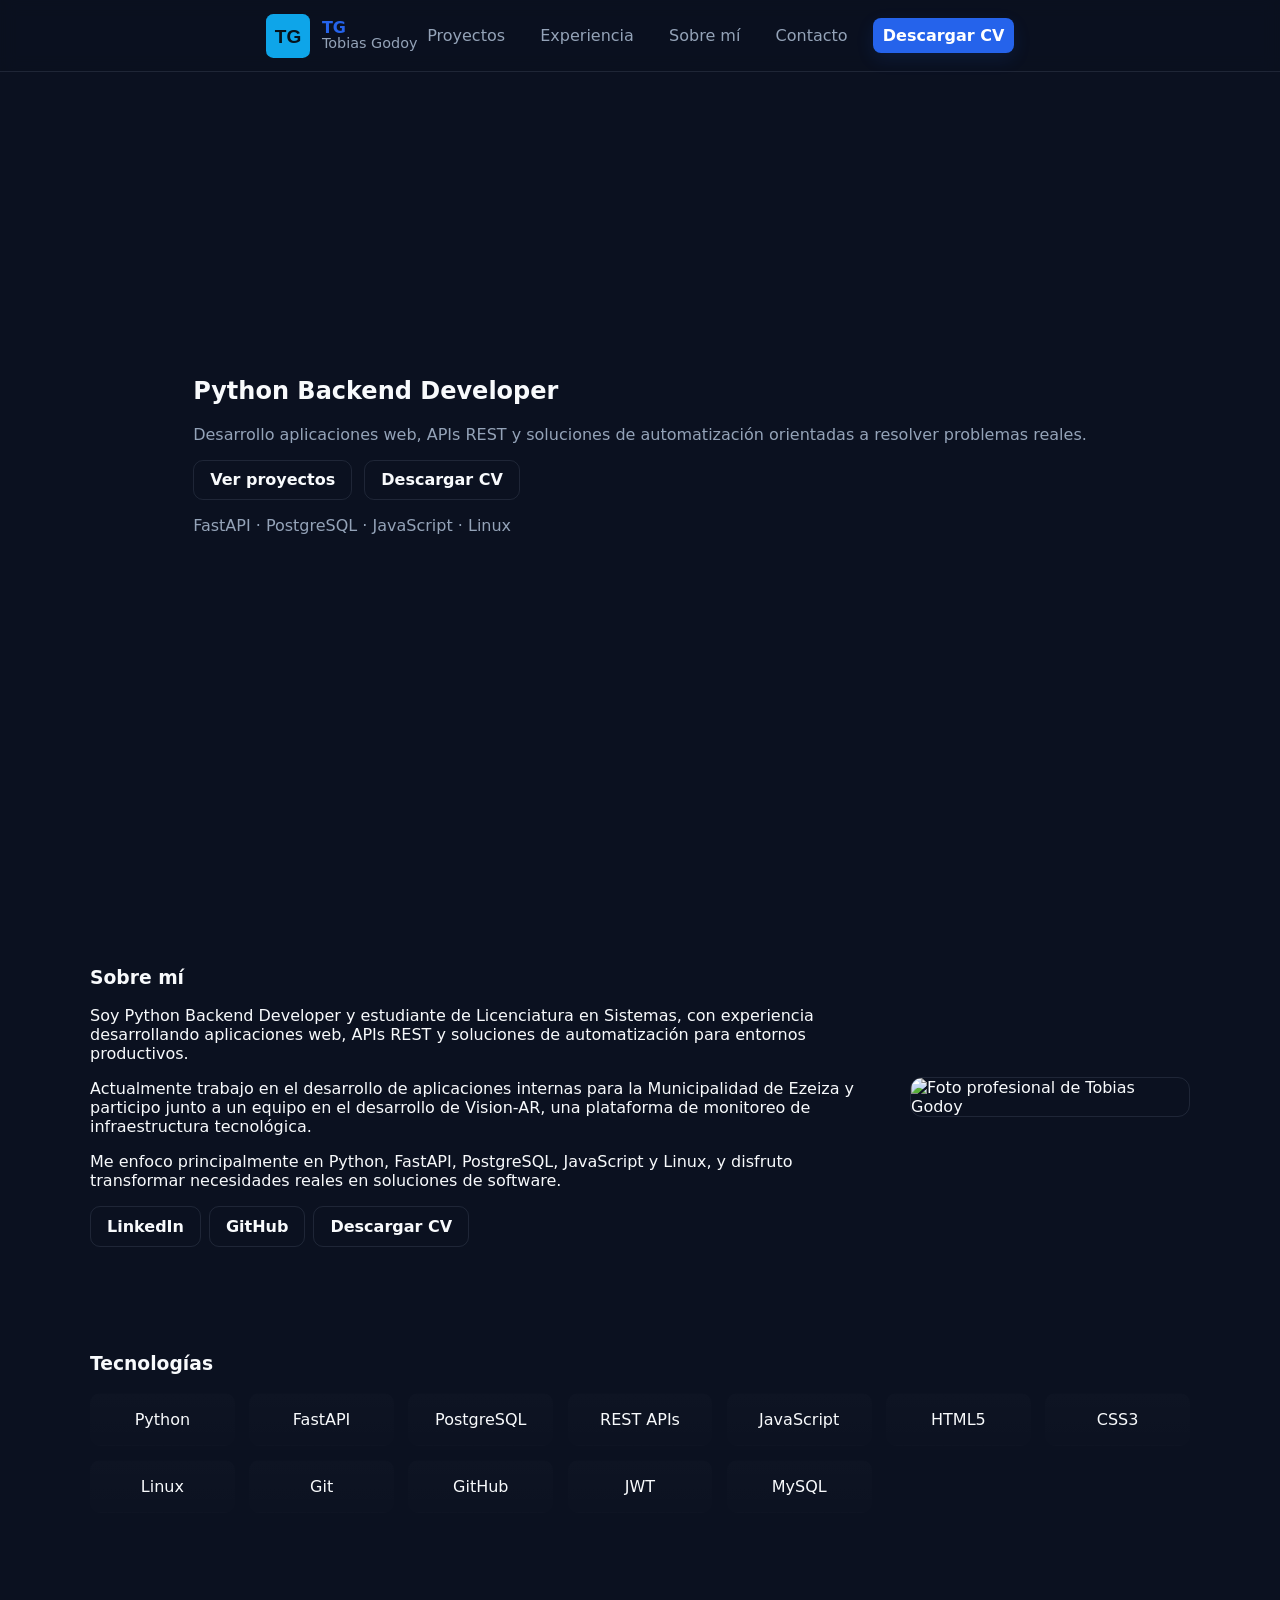
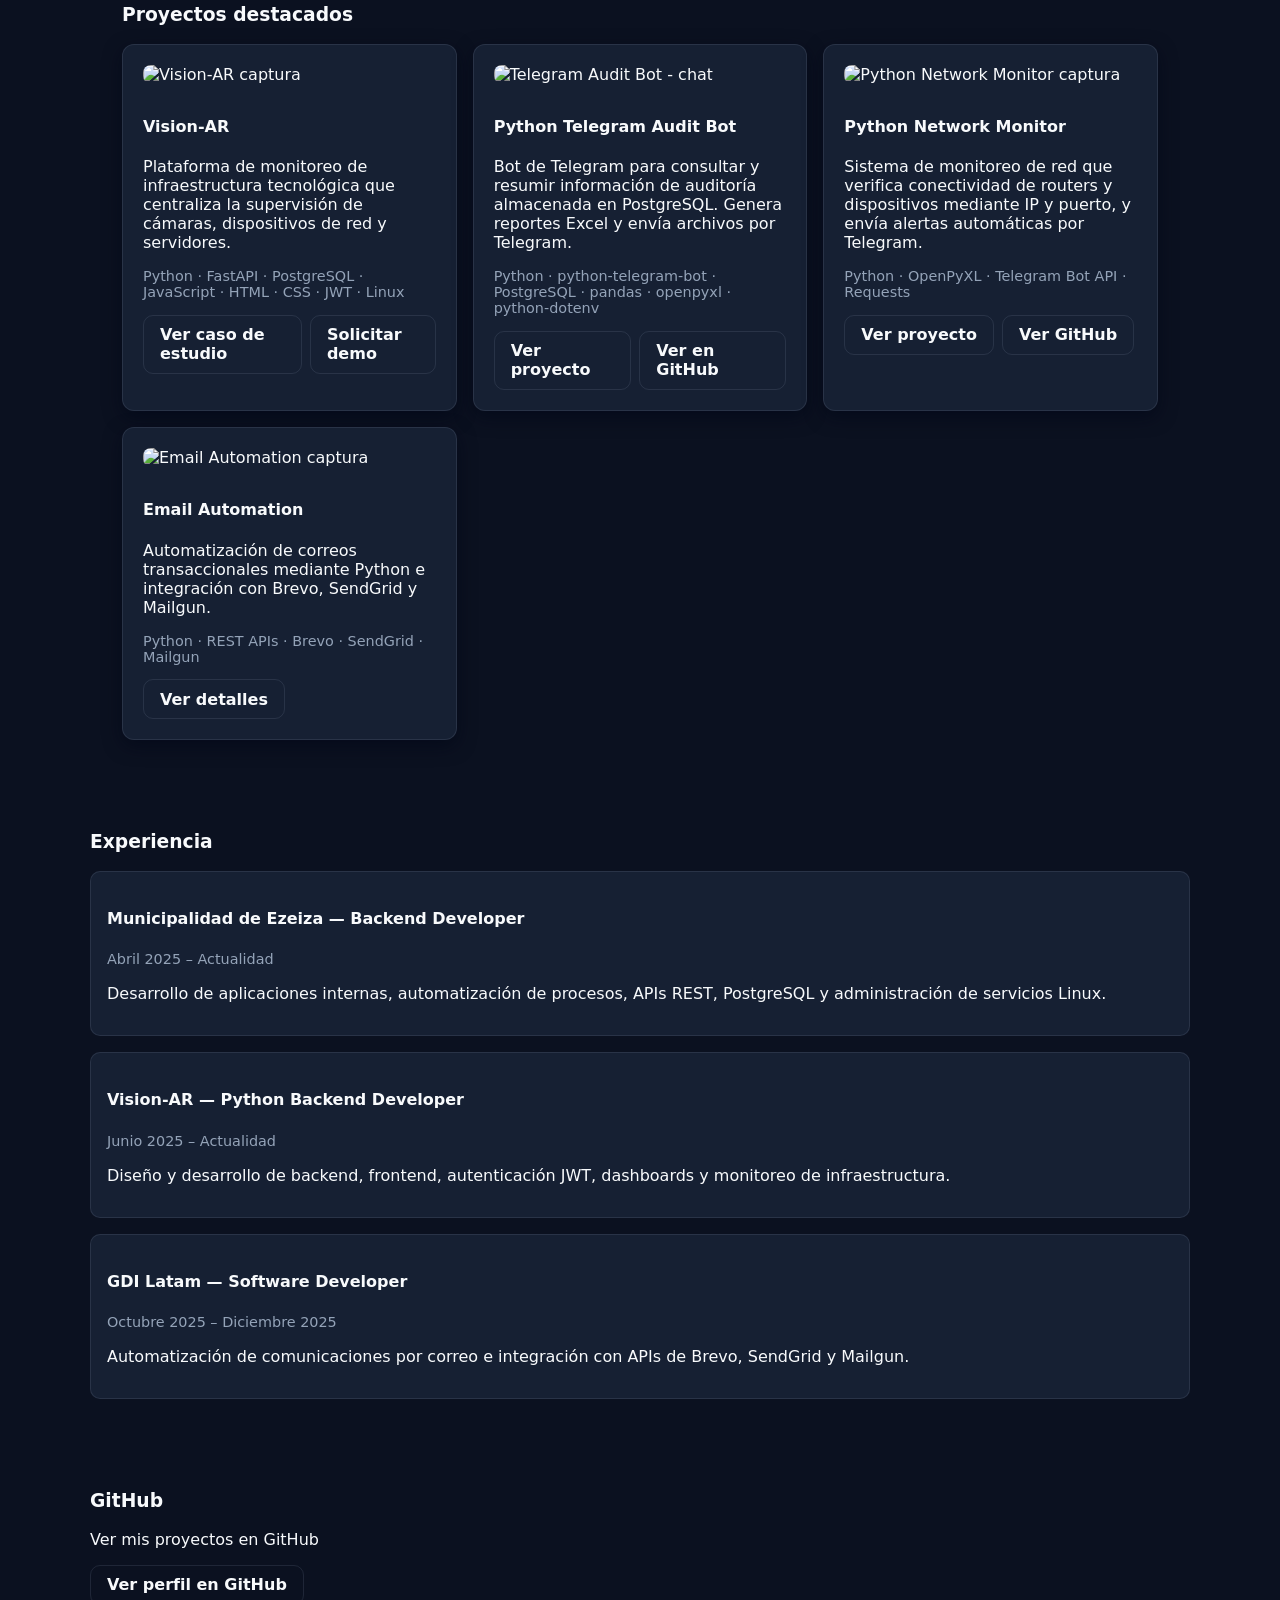
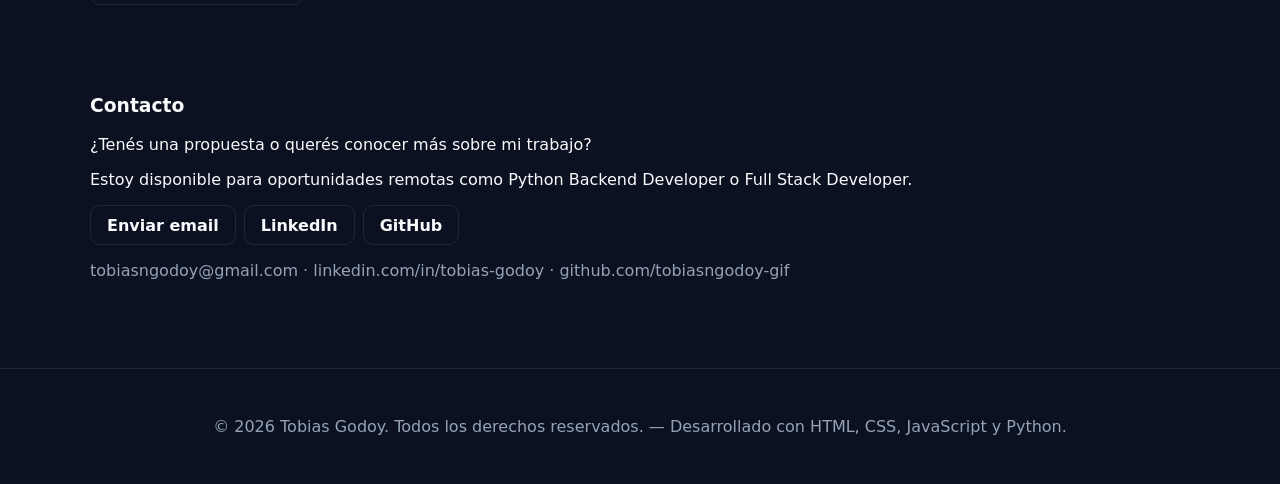
==== commit 56c6d31e: "Add project pages and project.css; link project styles in templates and index" ====
--- a/templates/index.html
+++ b/templates/index.html
@@ -14,6 +14,7 @@
 
   <link rel="stylesheet" href="/css/variables.css">
   <link rel="stylesheet" href="/css/style.css">
+  <link rel="stylesheet" href="/css/project.css">
   <link rel="stylesheet" href="/css/animations.css">
 </head>
 <body>
@@ -110,6 +111,17 @@
             <a class="btn outline" href="#">Solicitar demo</a>
           </div>
         </article>
+        
+        <article class="card project-card">
+          <img src="/assets/images/telegram-audit/bot.png" alt="Telegram Audit Bot - chat" class="project-image">
+          <h4>Python Telegram Audit Bot</h4>
+          <p>Bot de Telegram para consultar y resumir información de auditoría almacenada en PostgreSQL. Genera reportes Excel y envía archivos por Telegram.</p>
+          <p class="meta">Python · python-telegram-bot · PostgreSQL · pandas · openpyxl · python-dotenv</p>
+          <div class="card-actions">
+            <a class="btn" href="#">Ver proyecto</a>
+            <a class="btn outline" href="https://github.com/tobiasngodoy-gif/telegram_audit_bot" target="_blank">Ver en GitHub</a>
+          </div>
+        </article>
 
         <article class="card project-card">
           <img src="/assets/logo/python-network-monitor.png" alt="Python Network Monitor captura" class="project-image">
@@ -117,7 +129,7 @@
           <p>Sistema de monitoreo de red que verifica conectividad de routers y dispositivos mediante IP y puerto, y envía alertas automáticas por Telegram.</p>
           <p class="meta">Python · OpenPyXL · Telegram Bot API · Requests</p>
           <div class="card-actions">
-            <a class="btn" href="#">Ver proyecto</a>
+            <a class="btn" href="https://github.com/tobiasngodoy-gif/network-monitor-bot">Ver proyecto</a>
             <a class="btn outline" href="https://github.com/tobiasngodoy-gif" target="_blank">Ver GitHub</a>
           </div>
         </article>
--- a/css/project.css
+++ b/css/project.css
@@ -0,0 +1,24 @@
+/* Estilos específicos para páginas de proyecto y placeholders */
+.image-placeholder{
+  width:100%;
+  aspect-ratio:16/9;
+  background:linear-gradient(180deg, rgba(255,255,255,0.01), rgba(255,255,255,0.005));
+  border:2px dashed var(--borders);
+  border-radius:8px;
+  display:flex;
+  align-items:center;
+  justify-content:center;
+  color:var(--muted);
+  font-weight:600;
+}
+
+.project-hero{ display:flex; gap:2rem; align-items:flex-start; margin-bottom:1.5rem; }
+.project-hero .content{ flex:1; }
+.project-hero .visual{ width:420px; }
+
+.project-meta{ color:var(--muted); margin-top:0.5rem; }
+
+.project-gallery{ display:grid; grid-template-columns:repeat(auto-fit,minmax(200px,1fr)); gap:0.75rem; }
+.project-gallery img{ width:100%; height:auto; border-radius:8px; object-fit:cover; }
+
+@media (max-width:900px){ .project-hero{ flex-direction:column; } .project-hero .visual{ width:100%; } }
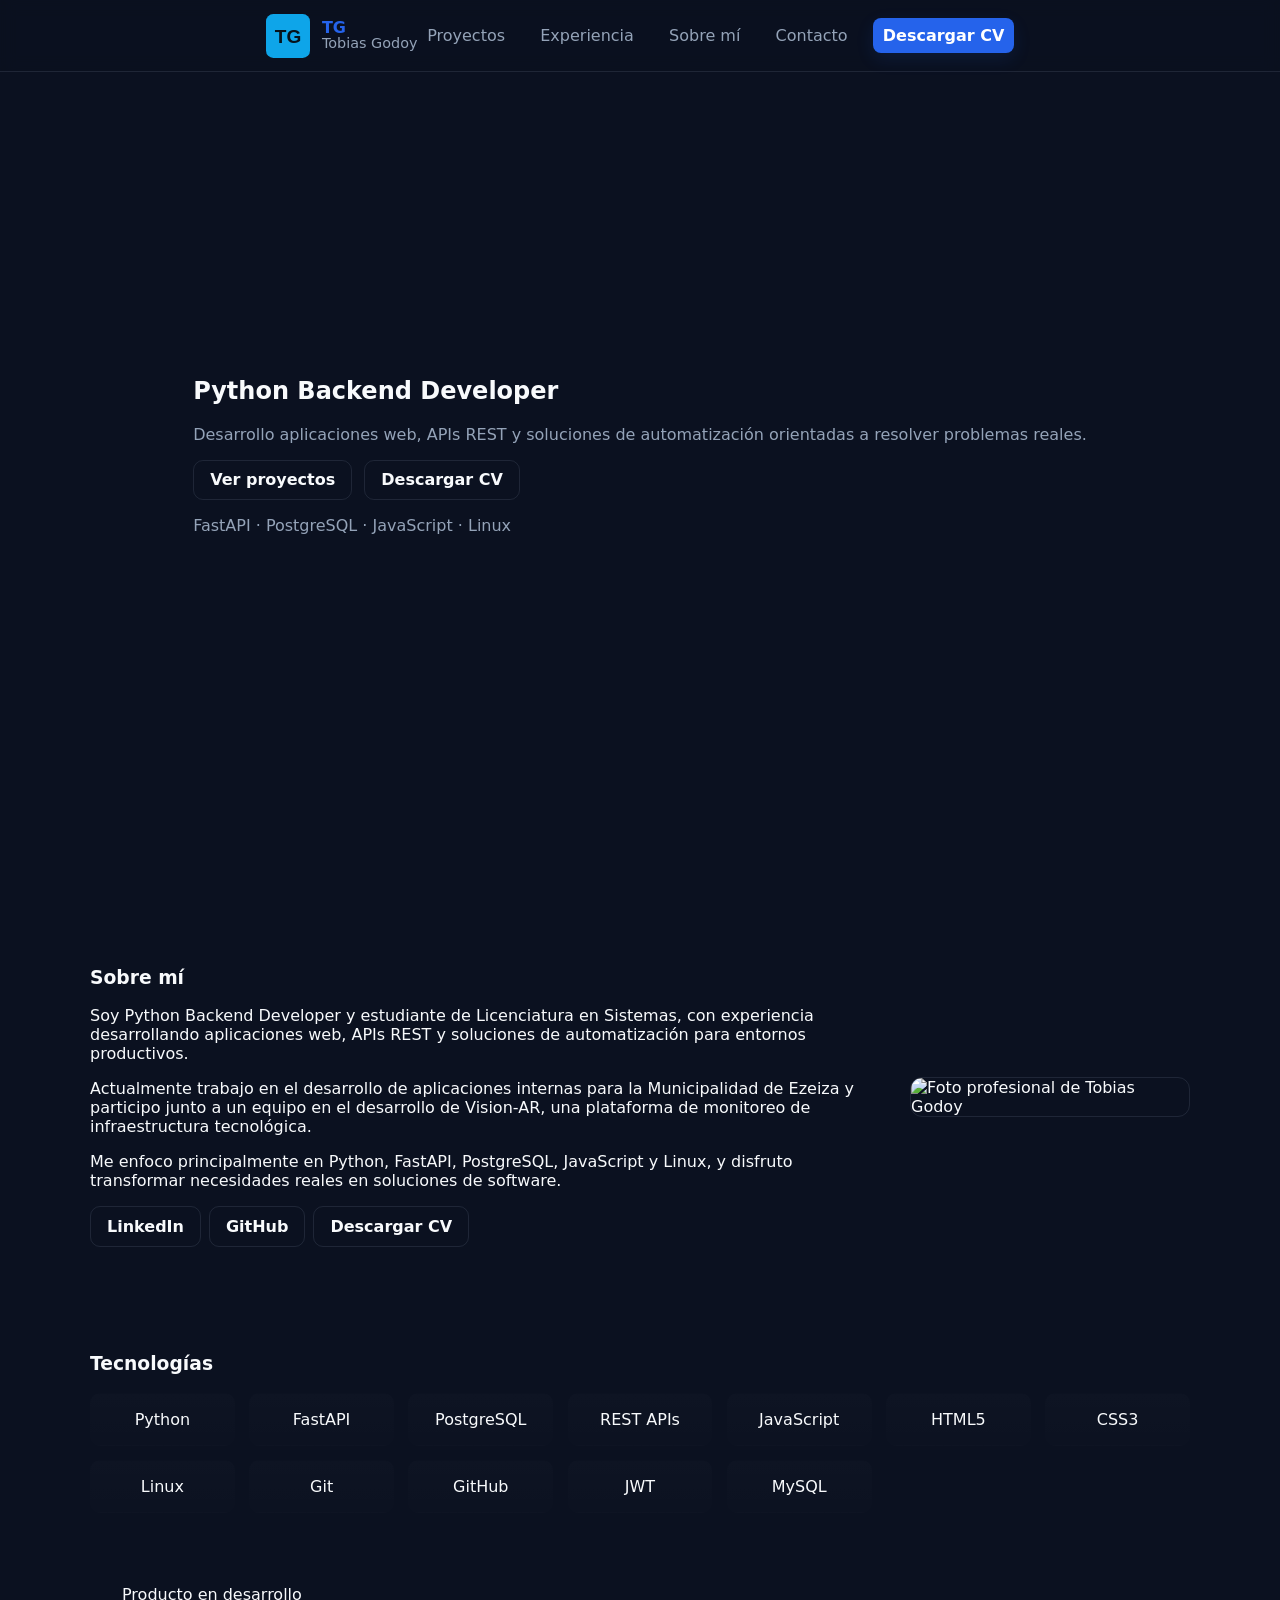
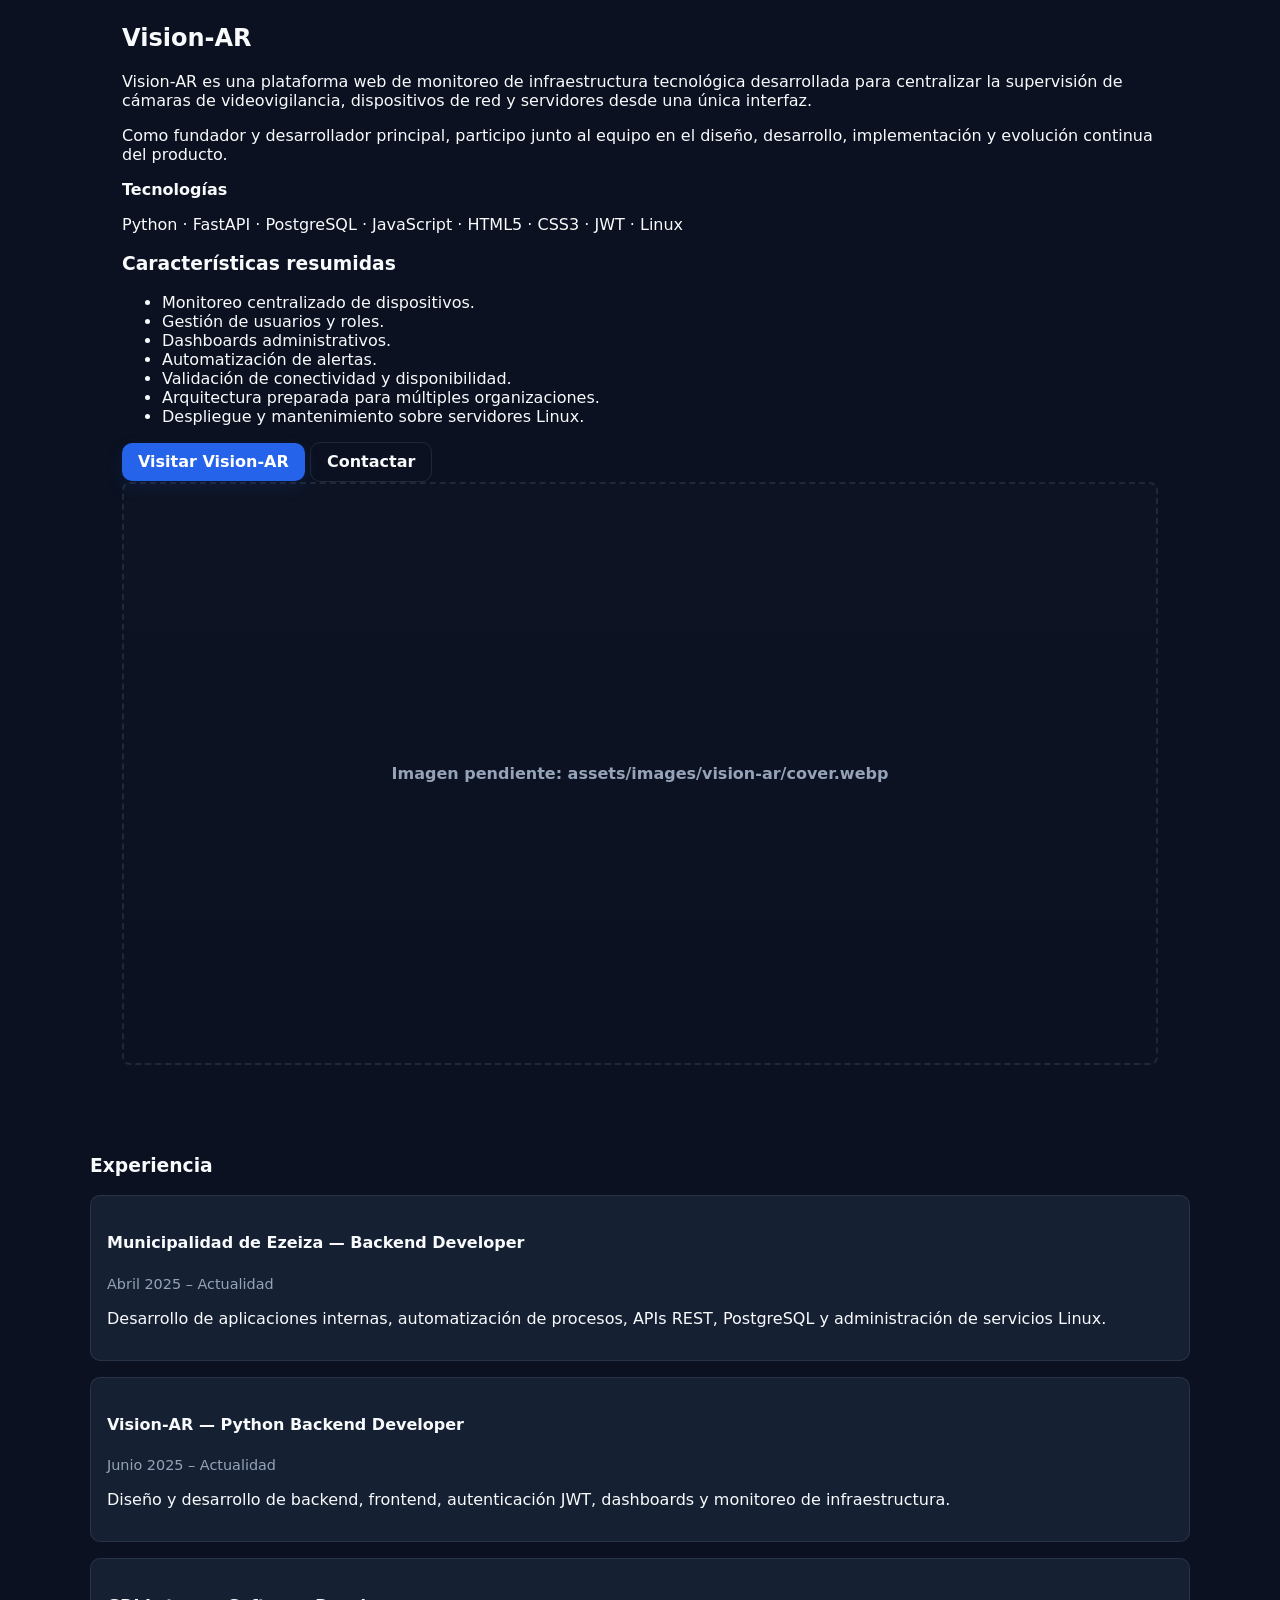
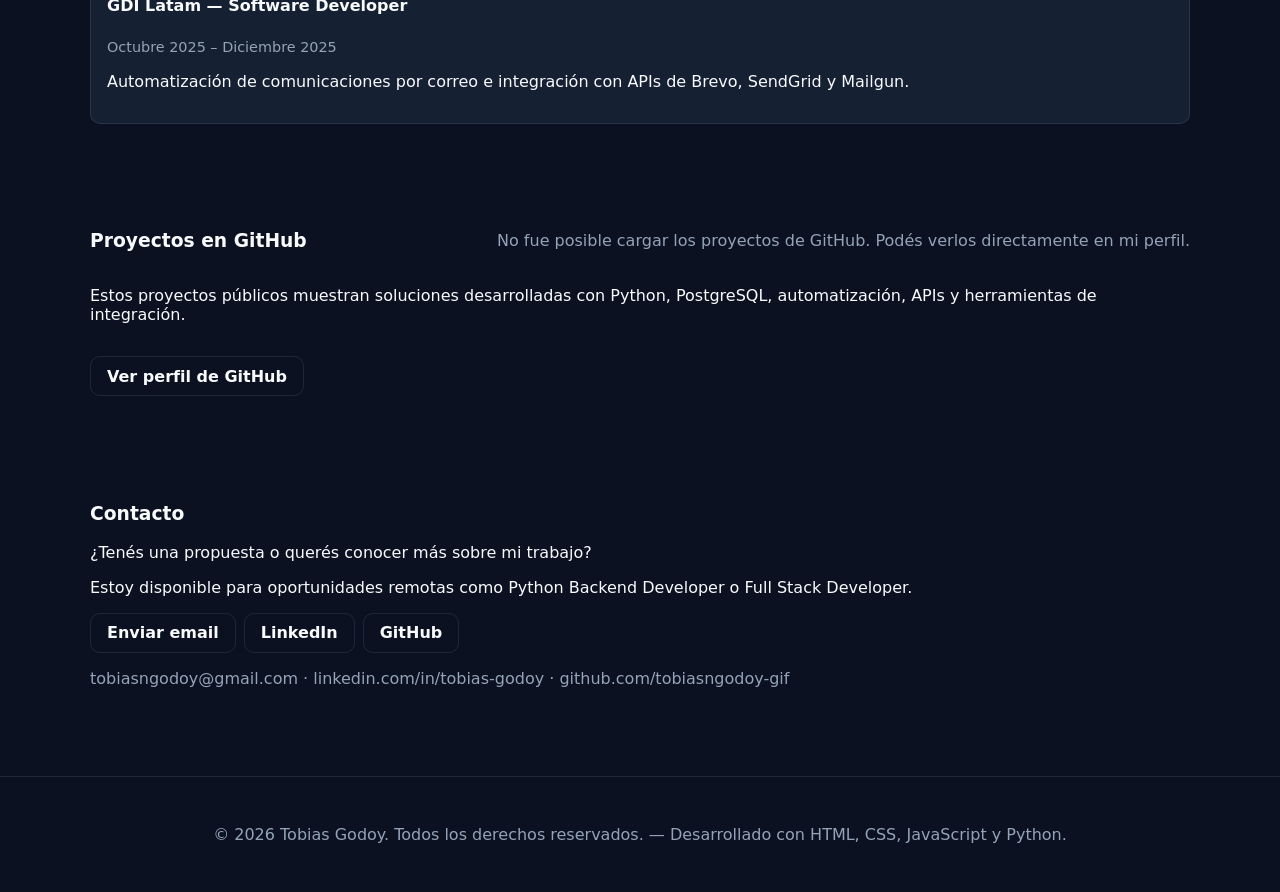
==== commit 1c74ce71: "fix: mostrar todos los repositorios públicos" ====
--- a/templates/index.html
+++ b/templates/index.html
@@ -4,12 +4,12 @@
   <meta charset="utf-8">
   <meta name="viewport" content="width=device-width, initial-scale=1.0">
   <title>Tobias Godoy | Python Backend Developer</title>
-  <meta name="description" content="Portfolio profesional de Tobias Godoy, Python Backend Developer especializado en FastAPI, PostgreSQL, APIs REST y automatización.">
+  <meta name="description" content="Portfolio profesional de Tobias Godoy, Python Backend Developer especializado en FastAPI, PostgreSQL, APIs REST y automatización. Fundador y desarrollador principal de Vision-AR.">
   <meta name="author" content="Tobias Godoy">
   <meta property="og:title" content="Tobias Godoy | Python Backend Developer">
-  <meta property="og:description" content="Portfolio profesional de Tobias Godoy, Python Backend Developer especializado en FastAPI, PostgreSQL, APIs REST y automatización.">
+  <meta property="og:description" content="Conocé mi experiencia, Vision-AR y mis proyectos públicos desarrollados con Python, FastAPI y PostgreSQL.">
   <meta property="og:type" content="website">
-  <meta property="og:image" content="/assets/og/portfolio-preview.png">
+  <meta property="og:image" content="/assets/og/portfolio-preview.webp">
   <link rel="icon" href="/assets/logo/logo.svg">
 
   <link rel="stylesheet" href="/css/variables.css">
@@ -98,51 +98,41 @@
       </div>
     </section>
 
-    <section id="proyectos" class="container projects">
-      <h3>Proyectos destacados</h3>
-      <div class="grid">
-        <article class="card project-card">
-          <img src="/assets/logo/vision-ar.png" alt="Vision-AR captura" class="project-image">
-          <h4>Vision-AR</h4>
-          <p>Plataforma de monitoreo de infraestructura tecnológica que centraliza la supervisión de cámaras, dispositivos de red y servidores.</p>
-          <p class="meta">Python · FastAPI · PostgreSQL · JavaScript · HTML · CSS · JWT · Linux</p>
-          <div class="card-actions">
-            <a class="btn" href="#">Ver caso de estudio</a>
-            <a class="btn outline" href="#">Solicitar demo</a>
+    <section id="proyectos" class="container product-main">
+      <div class="product-panel">
+        <div class="product-copy">
+          <span class="product-label">Producto en desarrollo</span>
+          <h2>Vision-AR</h2>
+          <p>Vision-AR es una plataforma web de monitoreo de infraestructura tecnológica desarrollada para centralizar la supervisión de cámaras de videovigilancia, dispositivos de red y servidores desde una única interfaz.</p>
+          <p>Como fundador y desarrollador principal, participo junto al equipo en el diseño, desarrollo, implementación y evolución continua del producto.</p>
+
+          <div class="product-meta">
+            <strong>Tecnologías</strong>
+            <p>Python · FastAPI · PostgreSQL · JavaScript · HTML5 · CSS3 · JWT · Linux</p>
           </div>
-        </article>
-        
-        <article class="card project-card">
-          <img src="/assets/images/telegram-audit/bot.png" alt="Telegram Audit Bot - chat" class="project-image">
-          <h4>Python Telegram Audit Bot</h4>
-          <p>Bot de Telegram para consultar y resumir información de auditoría almacenada en PostgreSQL. Genera reportes Excel y envía archivos por Telegram.</p>
-          <p class="meta">Python · python-telegram-bot · PostgreSQL · pandas · openpyxl · python-dotenv</p>
-          <div class="card-actions">
-            <a class="btn" href="#">Ver proyecto</a>
-            <a class="btn outline" href="https://github.com/tobiasngodoy-gif/telegram_audit_bot" target="_blank">Ver en GitHub</a>
+
+          <div class="product-list">
+            <h3>Características resumidas</h3>
+            <ul>
+              <li>Monitoreo centralizado de dispositivos.</li>
+              <li>Gestión de usuarios y roles.</li>
+              <li>Dashboards administrativos.</li>
+              <li>Automatización de alertas.</li>
+              <li>Validación de conectividad y disponibilidad.</li>
+              <li>Arquitectura preparada para múltiples organizaciones.</li>
+              <li>Despliegue y mantenimiento sobre servidores Linux.</li>
+            </ul>
           </div>
-        </article>
 
-        <article class="card project-card">
-          <img src="/assets/logo/python-network-monitor.png" alt="Python Network Monitor captura" class="project-image">
-          <h4>Python Network Monitor</h4>
-          <p>Sistema de monitoreo de red que verifica conectividad de routers y dispositivos mediante IP y puerto, y envía alertas automáticas por Telegram.</p>
-          <p class="meta">Python · OpenPyXL · Telegram Bot API · Requests</p>
-          <div class="card-actions">
-            <a class="btn" href="https://github.com/tobiasngodoy-gif/network-monitor-bot">Ver proyecto</a>
-            <a class="btn outline" href="https://github.com/tobiasngodoy-gif" target="_blank">Ver GitHub</a>
+          <div class="product-actions">
+            <a class="btn primary" href="https://vision-ar.com.ar" target="_blank" rel="noopener noreferrer">Visitar Vision-AR</a>
+            <a class="btn outline" href="mailto:tobiasngodoy@gmail.com?subject=Consulta%20sobre%20Vision-AR" target="_blank" rel="noopener noreferrer">Contactar</a>
           </div>
-        </article>
-
-        <article class="card project-card">
-          <img src="/assets/logo/email-automation.png" alt="Email Automation captura" class="project-image">
-          <h4>Email Automation</h4>
-          <p>Automatización de correos transaccionales mediante Python e integración con Brevo, SendGrid y Mailgun.</p>
-          <p class="meta">Python · REST APIs · Brevo · SendGrid · Mailgun</p>
-          <div class="card-actions">
-            <a class="btn" href="#">Ver detalles</a>
-          </div>
-        </article>
+        </div>
+        <div class="product-visual">
+          <img src="/assets/images/vision-ar/cover.webp" alt="Vision-AR cover" onerror="this.style.display='none'; this.nextElementSibling.style.display='flex';" />
+          <div class="image-placeholder" style="display:none;">Imagen pendiente: assets/images/vision-ar/cover.webp</div>
+        </div>
       </div>
     </section>
 
@@ -170,9 +160,13 @@
     </section>
 
     <section id="github" class="container github-section">
-      <h3>GitHub</h3>
-      <p>Ver mis proyectos en GitHub</p>
-      <a class="btn" href="https://github.com/tobiasngodoy-gif" target="_blank">Ver perfil en GitHub</a>
+      <div class="github-header">
+        <h3>Proyectos en GitHub</h3>
+        <p id="github-state" class="github-state">Cargando proyectos desde GitHub…</p>
+      </div>
+      <p class="github-intro">Estos proyectos públicos muestran soluciones desarrolladas con Python, PostgreSQL, automatización, APIs y herramientas de integración.</p>
+      <div class="github-grid" id="github-grid"></div>
+      <div class="github-actions" id="github-actions"></div>
     </section>
 
     <section id="contacto" class="container contact">
@@ -194,6 +188,6 @@
     <div class="container">© 2026 Tobias Godoy. Todos los derechos reservados. — Desarrollado con HTML, CSS, JavaScript y Python.</div>
   </footer>
 
-  <script src="/js/app.js"></script>
+  <script type="module" src="/js/app.js"></script>
 </body>
 </html>
--- a/css/project.css
+++ b/css/project.css
@@ -21,4 +21,38 @@
 .project-gallery{ display:grid; grid-template-columns:repeat(auto-fit,minmax(200px,1fr)); gap:0.75rem; }
 .project-gallery img{ width:100%; height:auto; border-radius:8px; object-fit:cover; }
 
+.btn[aria-disabled="true"]{ opacity:0.55; pointer-events:none; cursor:not-allowed; }
+
+.github-section{ padding:3rem 0; }
+.github-header{ display:flex; flex-wrap:wrap; align-items:center; justify-content:space-between; gap:1rem; margin-bottom:1rem; }
+.github-state{ color:var(--muted); margin:0; }
+.github-grid{ display:grid; grid-template-columns:repeat(auto-fit,minmax(260px,1fr)); gap:1rem; }
+.github-card{ background:var(--card); border:1px solid var(--borders); border-radius:16px; padding:1.25rem; box-shadow:0 8px 24px rgba(2,6,23,0.35); display:flex; flex-direction:column; gap:0.75rem; }
+.github-card h4{ margin:0; font-size:1.05rem; }
+.github-card p{ margin:0; color:var(--muted); font-size:0.95rem; line-height:1.5; }
+.github-meta{ display:flex; flex-wrap:wrap; gap:0.5rem; color:var(--muted); font-size:0.85rem; }
+.github-topics{ display:flex; flex-wrap:wrap; gap:0.4rem; margin-top:0.75rem; }
+.github-topic{ background:rgba(255,255,255,0.05); color:var(--text); padding:0.2rem 0.55rem; border-radius:999px; font-size:0.8rem; }
+.github-actions{ margin-top:1rem; display:flex; gap:0.75rem; flex-wrap:wrap; }
+.github-empty{ color:var(--muted); }
+
+.modal-root{ position:fixed; inset:0; display:none; align-items:center; justify-content:center; z-index:100; padding:1rem; }
+.modal-root.open{ display:flex; }
+.modal-backdrop{ position:absolute; inset:0; background:rgba(2,6,23,0.78); backdrop-filter:blur(4px); }
+.modal-panel{ position:relative; width:min(100%,900px); max-height:90vh; overflow:hidden; background:var(--bg-secondary); border:1px solid var(--borders); border-radius:24px; box-shadow:0 24px 80px rgba(2,6,23,0.55); z-index:1; display:flex; flex-direction:column; }
+.modal-content{ padding:1.5rem; overflow-y:auto; }
+.modal-header{ display:flex; align-items:flex-start; justify-content:space-between; gap:1rem; border-bottom:1px solid var(--borders); padding:1.25rem 1.5rem 1rem; }
+.modal-header h2{ margin:0; font-size:1.4rem; }
+.modal-close{ background:transparent; border:0; color:var(--muted); font-size:1.5rem; line-height:1; cursor:pointer; }
+.modal-section{ margin-top:1.25rem; }
+.modal-section h3{ margin-bottom:0.65rem; }
+.modal-section ul{ margin:0.5rem 0 0 1.2rem; }
+.modal-section li{ margin-bottom:0.55rem; }
+.modal-footer{ border-top:1px solid var(--borders); padding:1rem 1.5rem; display:flex; justify-content:flex-end; gap:0.75rem; }
+.modal-image-grid{ display:grid; grid-template-columns:repeat(auto-fit,minmax(160px,1fr)); gap:0.85rem; margin-top:0.85rem; }
+.modal-image{ width:100%; aspect-ratio:16/9; border-radius:14px; background:linear-gradient(180deg, rgba(255,255,255,0.02), rgba(255,255,255,0.06)); display:flex; align-items:center; justify-content:center; color:var(--muted); font-weight:600; text-align:center; padding:1rem; }
+
+@media (max-width:900px){ .modal-panel{ max-height:calc(100vh - 2rem); } .modal-header{ flex-direction:column; align-items:flex-start; } }
+@media (max-width:700px){ .github-grid{ grid-template-columns:1fr; } }
+
 @media (max-width:900px){ .project-hero{ flex-direction:column; } .project-hero .visual{ width:100%; } }
